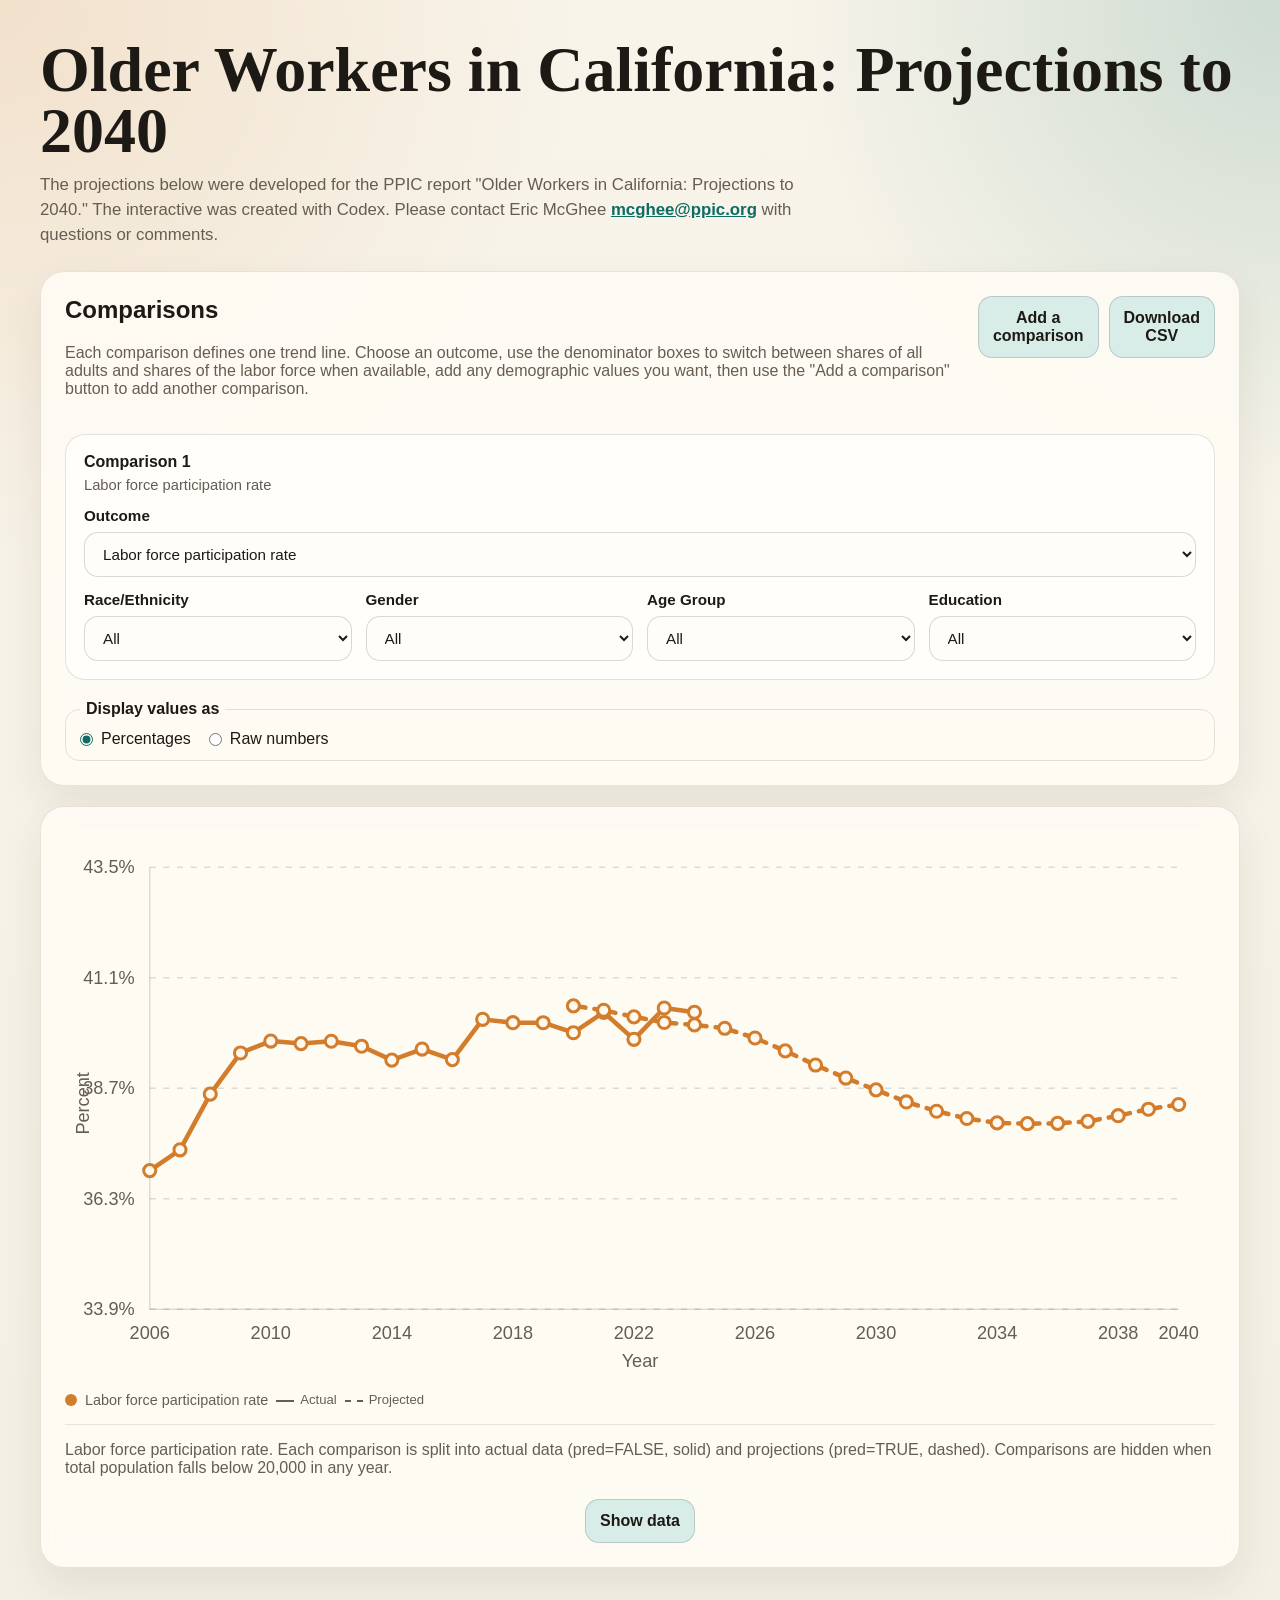
==== index.html @ 8fb0cc9a "Add files via upload" ====
<!doctype html>
<html lang="en">
  <head>
    <meta charset="utf-8">
    <meta name="viewport" content="width=device-width, initial-scale=1">
    <title>Older Workers in California: Projections to 2040</title>
    <link rel="stylesheet" href="./styles.css">
  </head>
  <body>
    <main class="layout">
      <section class="hero">
        <h1>Older Workers in California: Projections to 2040</h1>
        <p class="intro">
          The projections below were developed for the PPIC report "Older Workers in California: Projections to 2040." The interactive was created with Codex. Please contact Eric McGhee <a href="mailto:mcghee@ppic.org">mcghee@ppic.org</a> with questions or comments.
        </p>
      </section>

      <section class="panel controls-panel">
        <div class="controls-header">
          <div>
            <h2>Comparisons</h2>
            <p>Each comparison defines one trend line. Choose an outcome, use the denominator boxes to switch between shares of all adults and shares of the labor force when available, add any demographic values you want, then use the "Add a comparison" button to add another comparison.</p>
          </div>
          <div class="controls-actions">
            <button id="add-comparison-button" class="button add-button" type="button">Add a comparison</button>
            <button id="download-button" class="button secondary" type="button">Download CSV</button>
          </div>
        </div>

        <div id="comparison-list" class="comparison-list"></div>
        <fieldset class="value-format-control">
          <legend>Display values as</legend>
          <label>
            <input type="radio" name="value-format" value="percent" checked>
            Percentages
          </label>
          <label>
            <input type="radio" name="value-format" value="raw">
            Raw numbers
          </label>
        </fieldset>
        <p id="outcome-note" class="outcome-note" hidden>* From the <a href="https://www.ppic.org/publication/poverty-in-california/" target="_blank" rel="noopener noreferrer">California Poverty Measure</a>.</p>
      </section>

      <section class="results-grid">
        <article class="panel chart-panel">
          <div id="chart" class="chart" aria-live="polite"></div>
          <div id="chart-details" class="chart-details">
            <p><span id="selection-summary">Loading data...</span> Comparisons are hidden when total population falls below 20,000 in any year.</p>
          </div>
          <div class="results-toggle">
            <button id="results-toggle-button" class="button secondary" type="button" aria-controls="table-panel" aria-pressed="false">Show data</button>
          </div>
          <div id="table-panel" class="table-panel" hidden>
            <div class="table-wrap">
              <table>
                <thead id="results-head"></thead>
                <tbody id="results-body"></tbody>
              </table>
            </div>
          </div>
        </article>
      </section>
    </main>

    <script type="module" src="./app.js"></script>
  </body>
</html>
---- styles.css ----
:root {
  --bg: #f3efe4;
  --panel: rgba(255, 252, 245, 0.88);
  --panel-border: rgba(75, 52, 24, 0.12);
  --text: #1d1a16;
  --muted: #665d52;
  --accent: #0d6c63;
  --accent-soft: #d8ece8;
  --line: #d27c2c;
  --shadow: 0 18px 40px rgba(52, 35, 12, 0.08);
  --font-text: "Proxima Nova", "Proxima Nova Regular", Arial, sans-serif;
  --font-title: "Utopia Standard", "Utopia Std", Georgia, serif;
}

* {
  box-sizing: border-box;
}

[hidden] {
  display: none !important;
}

body {
  margin: 0;
  font-family: var(--font-text);
  color: var(--text);
  background:
    radial-gradient(circle at top left, rgba(210, 124, 44, 0.16), transparent 28%),
    radial-gradient(circle at top right, rgba(13, 108, 99, 0.18), transparent 24%),
    linear-gradient(180deg, #f8f4ea 0%, var(--bg) 100%);
}

.layout {
  max-width: 1240px;
  margin: 0 auto;
  padding: 40px 20px 56px;
}

.hero {
  margin-bottom: 24px;
}

.eyebrow {
  margin: 0 0 8px;
  text-transform: uppercase;
  letter-spacing: 0.14em;
  font-size: 0.78rem;
  color: var(--accent);
}

h1,
h2,
p {
  margin-top: 0;
}

h1 {
  font-family: var(--font-title);
  margin-bottom: 10px;
  font-size: clamp(2.2rem, 5vw, 4.2rem);
  line-height: 0.95;
}

.intro {
  max-width: 760px;
  color: var(--muted);
  font-size: 1.05rem;
  line-height: 1.5;
}

.intro a,
.outcome-note a {
  color: var(--accent);
  font-weight: 700;
}

.panel {
  background: var(--panel);
  border: 1px solid var(--panel-border);
  border-radius: 24px;
  box-shadow: var(--shadow);
  backdrop-filter: blur(8px);
}

.controls-panel {
  padding: 24px;
}

.controls-header,
.panel-heading {
  display: flex;
  justify-content: space-between;
  gap: 16px;
  align-items: flex-start;
}

.controls-header p,
.panel-heading p {
  color: var(--muted);
}

.control {
  display: flex;
  flex-direction: column;
  gap: 8px;
  font-size: 0.95rem;
}

.control span {
  font-weight: 700;
}

.denominator-control {
  margin-top: 14px;
}

.denominator-options {
  display: grid;
  grid-template-columns: repeat(auto-fit, minmax(220px, 1fr));
  gap: 12px;
}

.denominator-option {
  display: flex;
  gap: 10px;
  align-items: center;
  min-height: 56px;
  padding: 12px 14px;
  border-radius: 16px;
  border: 1px solid rgba(29, 26, 22, 0.16);
  background: #fffdf8;
  font-family: var(--font-text);
  font-size: 0.92rem;
  line-height: 1.35;
}

.denominator-option input {
  margin: 0;
  accent-color: var(--accent);
}

.denominator-option span {
  font-weight: 400;
}

select,
.button {
  border-radius: 14px;
  border: 1px solid rgba(29, 26, 22, 0.16);
  background: #fffdf8;
  color: var(--text);
  padding: 12px 14px;
  font: inherit;
}

select {
  width: 100%;
}

select:focus,
.button:focus {
  outline: 2px solid rgba(13, 108, 99, 0.28);
  outline-offset: 2px;
}

.button {
  cursor: pointer;
  font-weight: 700;
}

.button.secondary {
  background: var(--accent-soft);
}

.controls-actions {
  display: flex;
  gap: 10px;
  align-items: center;
}

.add-button {
  background: var(--accent-soft);
}

.button.ghost {
  background: transparent;
  border-color: rgba(29, 26, 22, 0.12);
}

.comparison-list {
  display: grid;
  gap: 16px;
  margin-top: 20px;
}

.value-format-control {
  display: flex;
  flex-wrap: wrap;
  gap: 12px 18px;
  align-items: center;
  margin: 20px 0 0;
  padding: 12px 14px;
  border: 1px solid rgba(29, 26, 22, 0.12);
  border-radius: 14px;
}

.value-format-control legend {
  padding: 0 6px;
  font-weight: 700;
}

.value-format-control label {
  display: inline-flex;
  gap: 8px;
  align-items: center;
}

.value-format-control input {
  margin: 0;
  accent-color: var(--accent);
}

.outcome-note {
  margin: 16px 0 0;
  color: var(--muted);
  font-family: Arial, sans-serif;
  font-size: 0.9rem;
  line-height: 1.4;
}

.comparison-card {
  padding: 18px;
  border-radius: 20px;
  border: 1px solid rgba(29, 26, 22, 0.12);
  background: rgba(255, 255, 255, 0.58);
}

.comparison-card-header {
  display: flex;
  justify-content: space-between;
  align-items: flex-start;
  gap: 12px;
  margin-bottom: 14px;
}

.comparison-card-header h3 {
  margin: 0 0 6px;
  font-size: 1rem;
}

.comparison-card-header p {
  margin: 0;
  color: var(--muted);
  font-size: 0.92rem;
}

.comparison-grid {
  display: grid;
  grid-template-columns: repeat(auto-fit, minmax(240px, 1fr));
  gap: 14px;
}

.control-wide {
  grid-column: 1 / -1;
}

.results-grid {
  margin-top: 20px;
}

.chart-panel {
  padding: 24px;
}

.metric {
  min-width: 92px;
  padding: 12px 14px;
  border-radius: 18px;
  background: #fff;
  border: 1px solid rgba(29, 26, 22, 0.08);
}

.metric-label {
  display: block;
  color: var(--muted);
  font-size: 0.8rem;
  margin-bottom: 6px;
}

.chart {
  min-height: 380px;
}

.chart svg {
  width: 100%;
  height: 100%;
  overflow: visible;
}

.chart-empty {
  display: grid;
  place-items: center;
  min-height: 320px;
  color: var(--muted);
  border: 1px dashed rgba(29, 26, 22, 0.18);
  border-radius: 18px;
  background: rgba(255, 255, 255, 0.45);
}

.chart-details {
  margin-top: 16px;
  padding-top: 16px;
  border-top: 1px solid rgba(29, 26, 22, 0.1);
  color: var(--muted);
}

.chart-details p {
  margin-bottom: 8px;
}

.chart-details p:last-child {
  margin-bottom: 0;
}

.results-toggle {
  display: flex;
  justify-content: center;
  margin-top: 22px;
}

.table-panel {
  margin-top: 22px;
  padding-top: 4px;
  border-top: 1px solid rgba(29, 26, 22, 0.12);
}

.axis,
.grid-line {
  stroke: rgba(29, 26, 22, 0.14);
  stroke-width: 1;
}

.grid-line {
  stroke-dasharray: 4 5;
}

.series-line {
  fill: none;
  stroke-width: 3;
  stroke-linecap: round;
  stroke-linejoin: round;
}

.series-point {
  fill: #fff8ee;
  stroke-width: 2;
}

.legend {
  display: flex;
  flex-wrap: wrap;
  gap: 12px 16px;
  margin-top: 12px;
  font-family: var(--font-text);
  color: var(--muted);
  font-size: 0.9rem;
}

.legend-item {
  display: inline-flex;
  gap: 8px;
  align-items: center;
  flex-wrap: wrap;
}

.legend-swatch {
  width: 12px;
  height: 12px;
  border-radius: 999px;
}

.legend-style {
  font-size: 0.82rem;
  color: var(--muted);
}

.legend-style::before {
  content: "";
  display: inline-block;
  width: 18px;
  height: 0;
  margin-right: 6px;
  border-top: 2px solid currentColor;
  vertical-align: middle;
}

.dashed-style::before {
  border-top-style: dashed;
}

.dotted-style::before {
  border-top-style: dotted;
  border-top-width: 3px;
}

.axis-label,
.tick-label {
  fill: var(--muted);
  font-size: 12px;
  font-family: var(--font-text);
}

.tooltip-text {
  font-size: 12px;
  fill: var(--text);
  font-family: var(--font-text);
}

.table-wrap {
  margin-top: 20px;
  overflow-x: auto;
}

table {
  width: 100%;
  border-collapse: collapse;
  font-family: var(--font-text);
}

th,
td {
  padding: 12px 10px;
  border-bottom: 1px solid rgba(29, 26, 22, 0.1);
  text-align: left;
  vertical-align: top;
}

th {
  font-size: 0.84rem;
  text-transform: uppercase;
  letter-spacing: 0.04em;
  color: var(--muted);
}

code {
  font-family: "SFMono-Regular", Consolas, monospace;
}

.cell-meta {
  display: inline-block;
  margin-top: 4px;
  color: var(--muted);
  font-size: 0.82rem;
}

@media (max-width: 900px) {
  .controls-header,
  .panel-heading {
    flex-direction: column;
  }

  .controls-actions {
    width: 100%;
  }

  .metric {
    min-width: 0;
  }
}
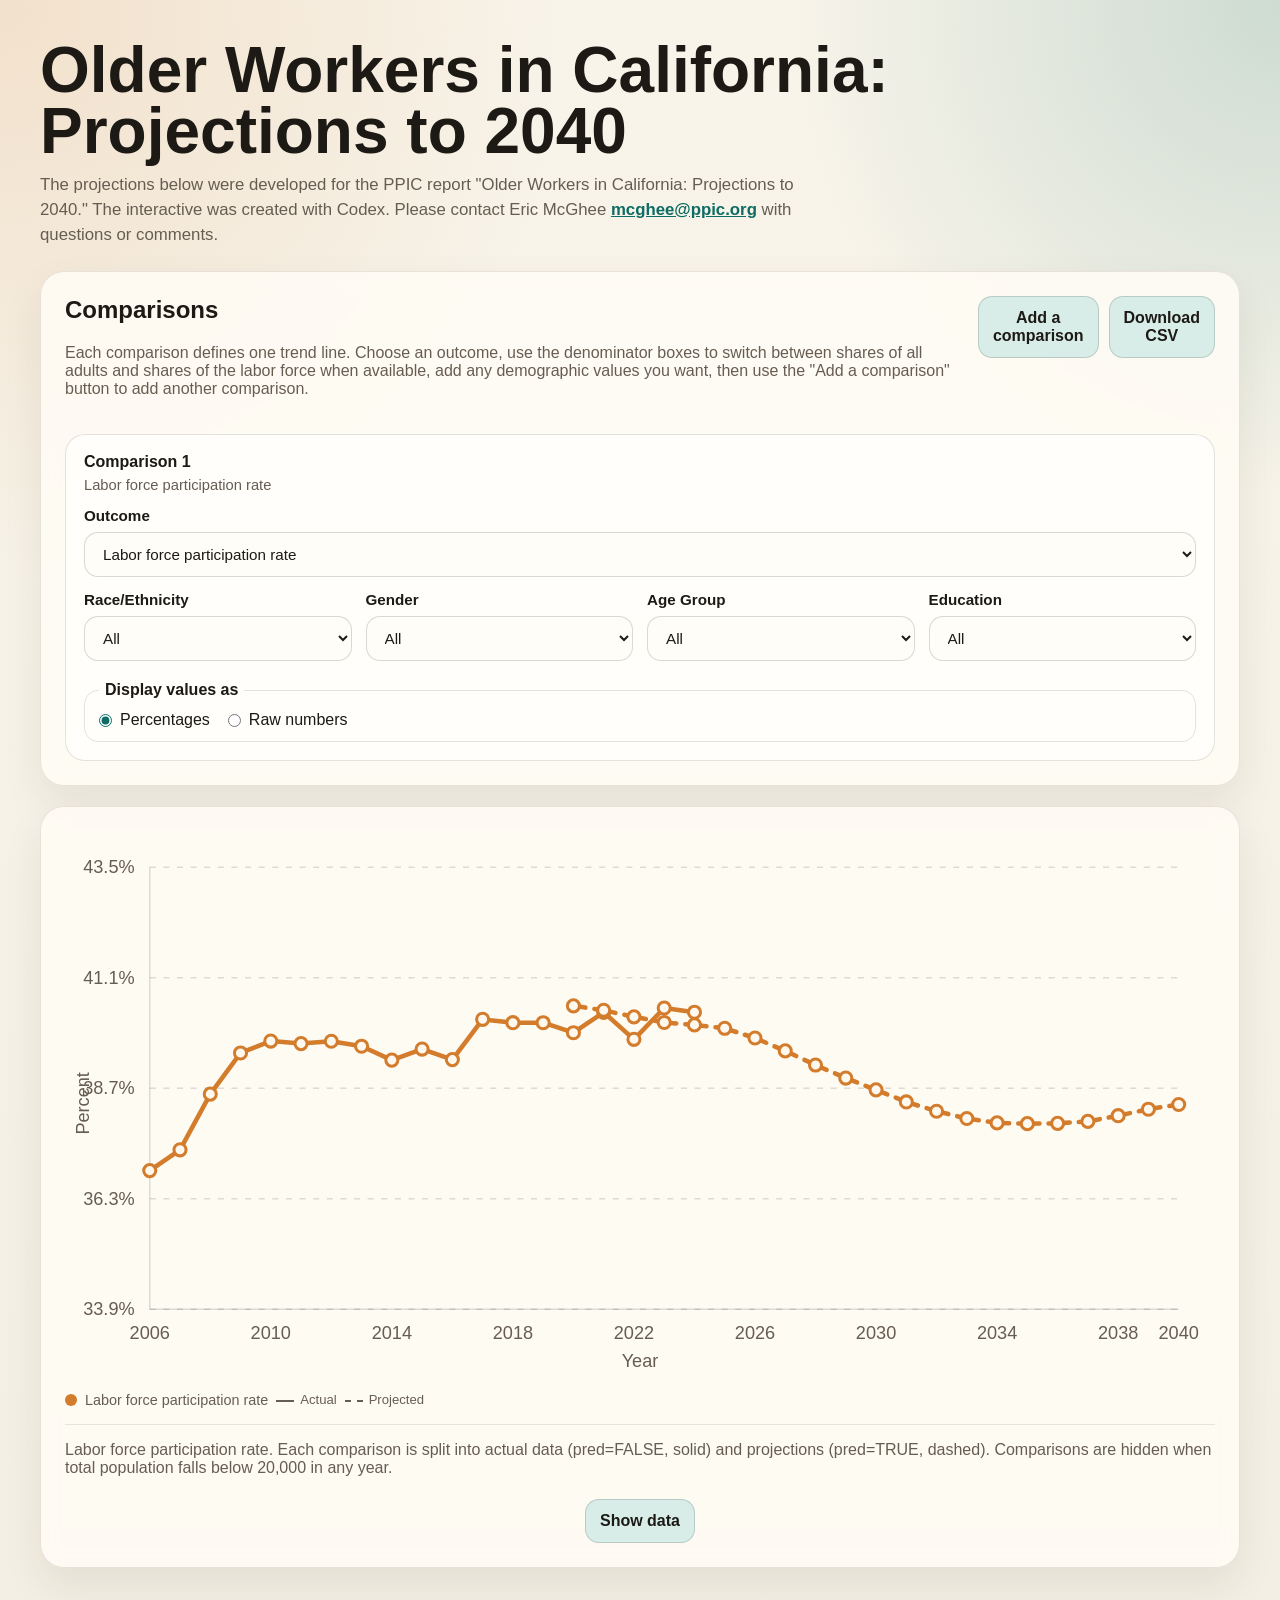
==== commit 398a2494: "Add files via upload" ====
--- a/index.html
+++ b/index.html
@@ -28,17 +28,6 @@
         </div>
 
         <div id="comparison-list" class="comparison-list"></div>
-        <fieldset class="value-format-control">
-          <legend>Display values as</legend>
-          <label>
-            <input type="radio" name="value-format" value="percent" checked>
-            Percentages
-          </label>
-          <label>
-            <input type="radio" name="value-format" value="raw">
-            Raw numbers
-          </label>
-        </fieldset>
         <p id="outcome-note" class="outcome-note" hidden>* From the <a href="https://www.ppic.org/publication/poverty-in-california/" target="_blank" rel="noopener noreferrer">California Poverty Measure</a>.</p>
       </section>
 
--- a/styles.css
+++ b/styles.css
@@ -9,7 +9,7 @@
   --line: #d27c2c;
   --shadow: 0 18px 40px rgba(52, 35, 12, 0.08);
   --font-text: "Proxima Nova", "Proxima Nova Regular", Arial, sans-serif;
-  --font-title: "Utopia Standard", "Utopia Std", Georgia, serif;
+  --font-title: "Utopia Standard", "Utopia Std", "Proxima Nova Regular", "Proxima Nova", Arial, sans-serif;
 }
 
 * {
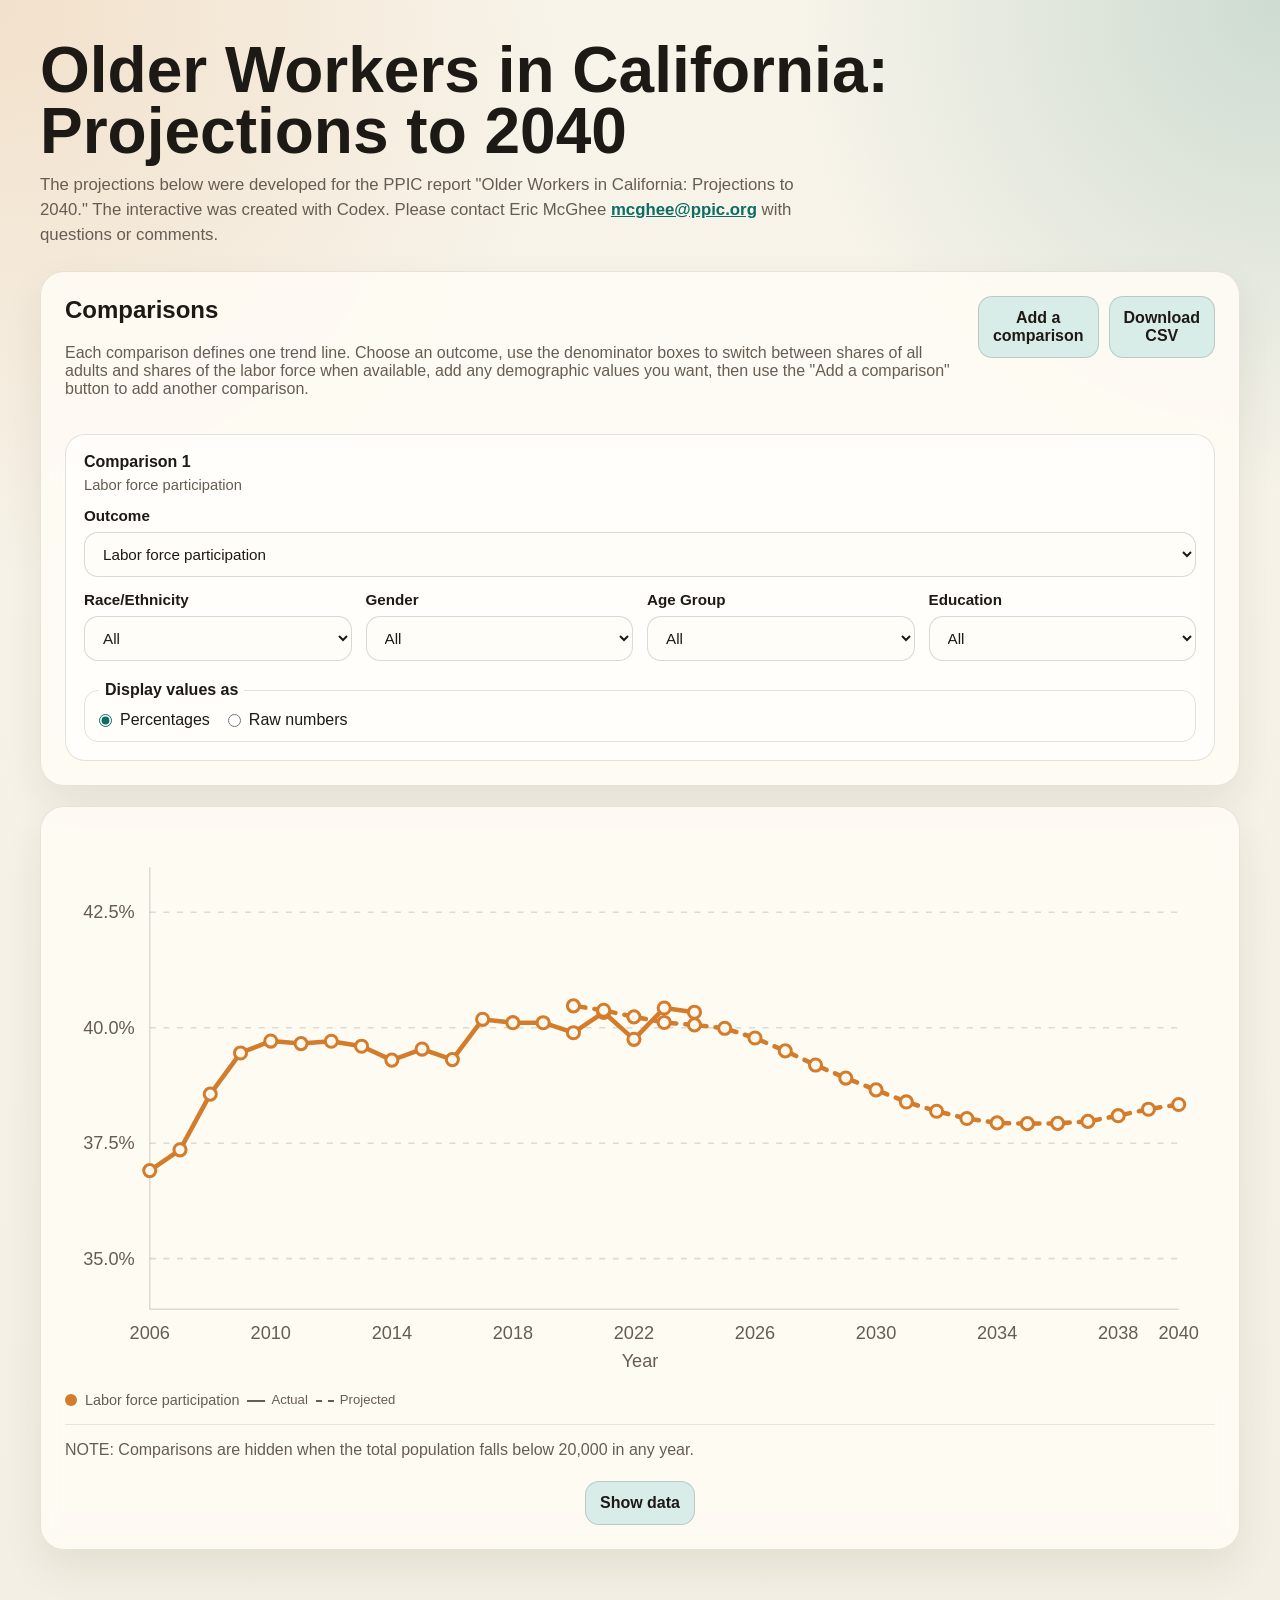
==== commit 3cc12643: "Add files via upload" ====
--- a/index.html
+++ b/index.html
@@ -35,7 +35,8 @@
         <article class="panel chart-panel">
           <div id="chart" class="chart" aria-live="polite"></div>
           <div id="chart-details" class="chart-details">
-            <p><span id="selection-summary">Loading data...</span> Comparisons are hidden when total population falls below 20,000 in any year.</p>
+            <p>NOTE: Comparisons are hidden when the total population falls below 20,000 in any year.</p>
+            <span id="selection-summary" class="sr-only">Loading data...</span>
           </div>
           <div class="results-toggle">
             <button id="results-toggle-button" class="button secondary" type="button" aria-controls="table-panel" aria-pressed="false">Show data</button>
--- a/styles.css
+++ b/styles.css
@@ -20,6 +20,18 @@
   display: none !important;
 }
 
+.sr-only {
+  position: absolute;
+  width: 1px;
+  height: 1px;
+  padding: 0;
+  margin: -1px;
+  overflow: hidden;
+  clip: rect(0, 0, 0, 0);
+  white-space: nowrap;
+  border: 0;
+}
+
 body {
   margin: 0;
   font-family: var(--font-text);
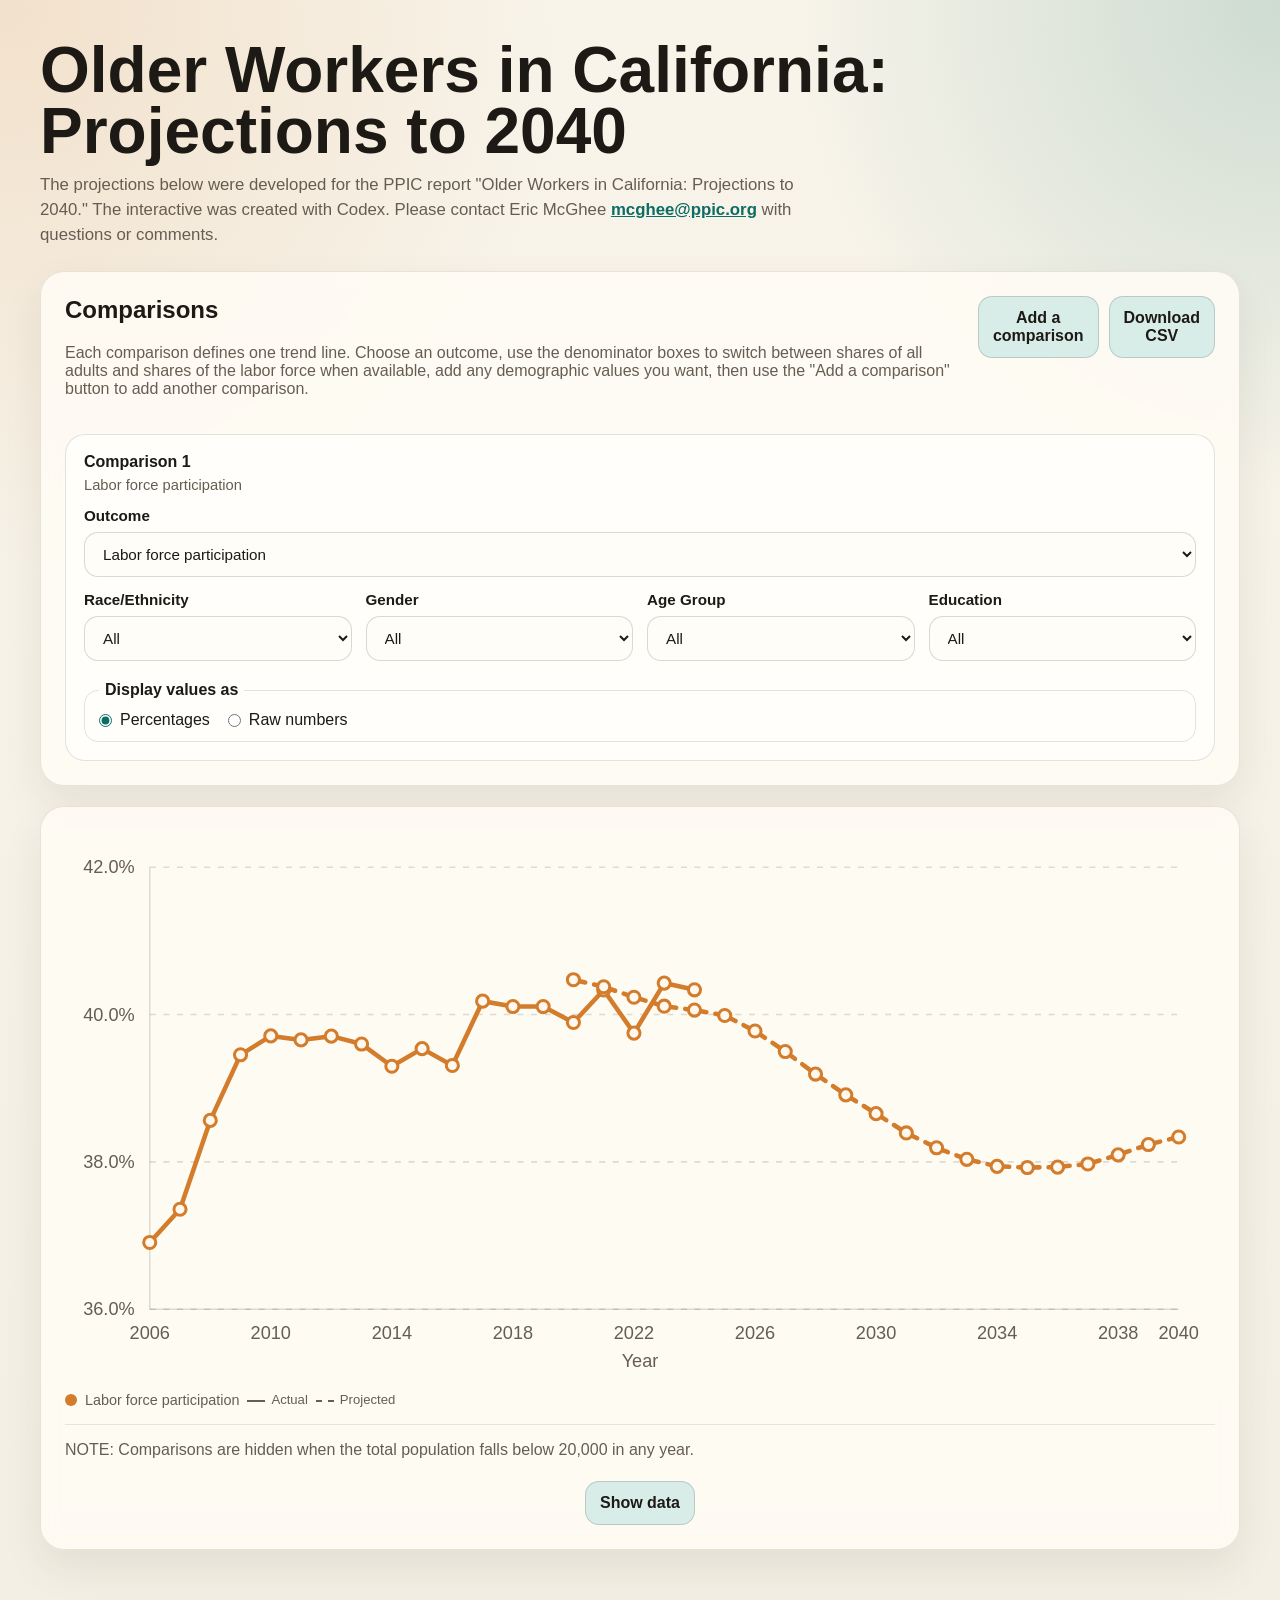
==== commit ddc05b9e: "Add files via upload" ====
--- a/index.html
+++ b/index.html
@@ -4,7 +4,7 @@
     <meta charset="utf-8">
     <meta name="viewport" content="width=device-width, initial-scale=1">
     <title>Older Workers in California: Projections to 2040</title>
-    <link rel="stylesheet" href="./styles.css">
+    <link rel="stylesheet" href="./styles.css?v=20260902-4ticks">
   </head>
   <body>
     <main class="layout">
@@ -53,6 +53,6 @@
       </section>
     </main>
 
-    <script type="module" src="./app.js"></script>
+    <script type="module" src="./app.js?v=20260902-4ticks"></script>
   </body>
 </html>
